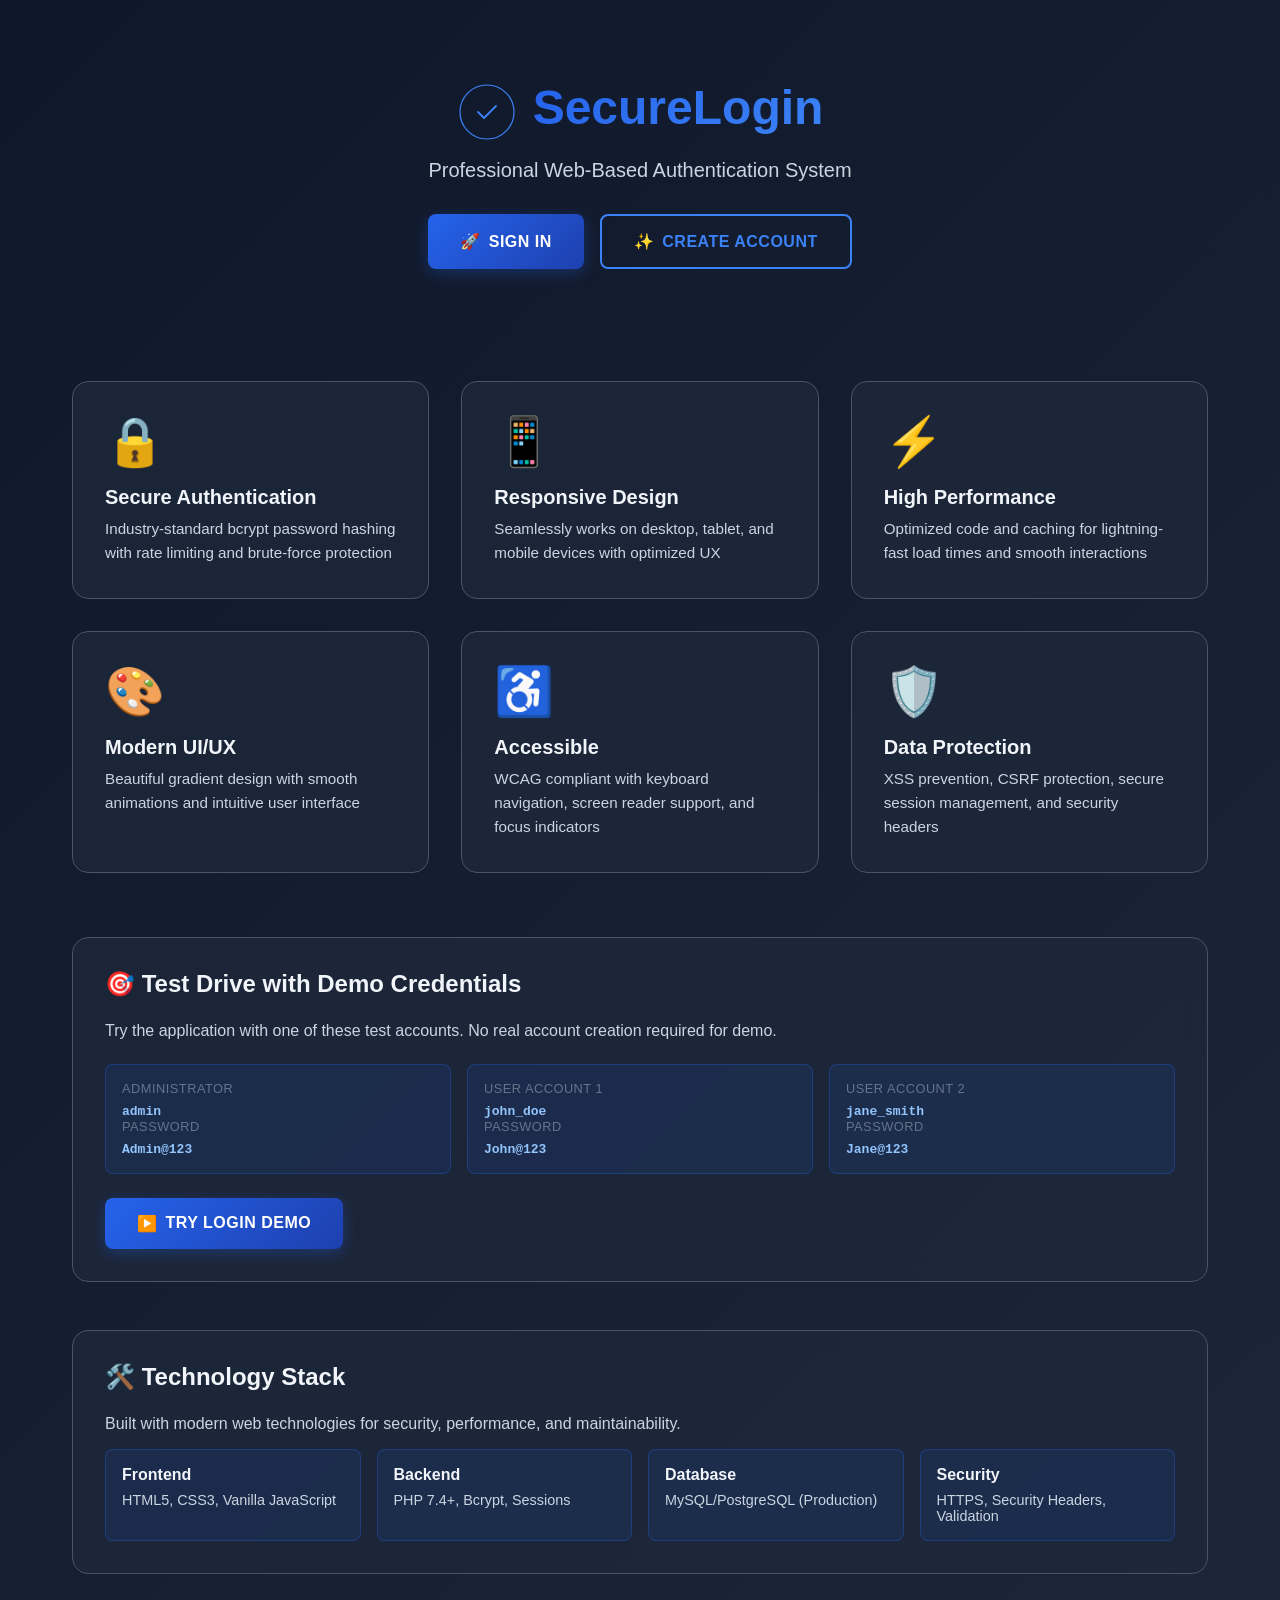
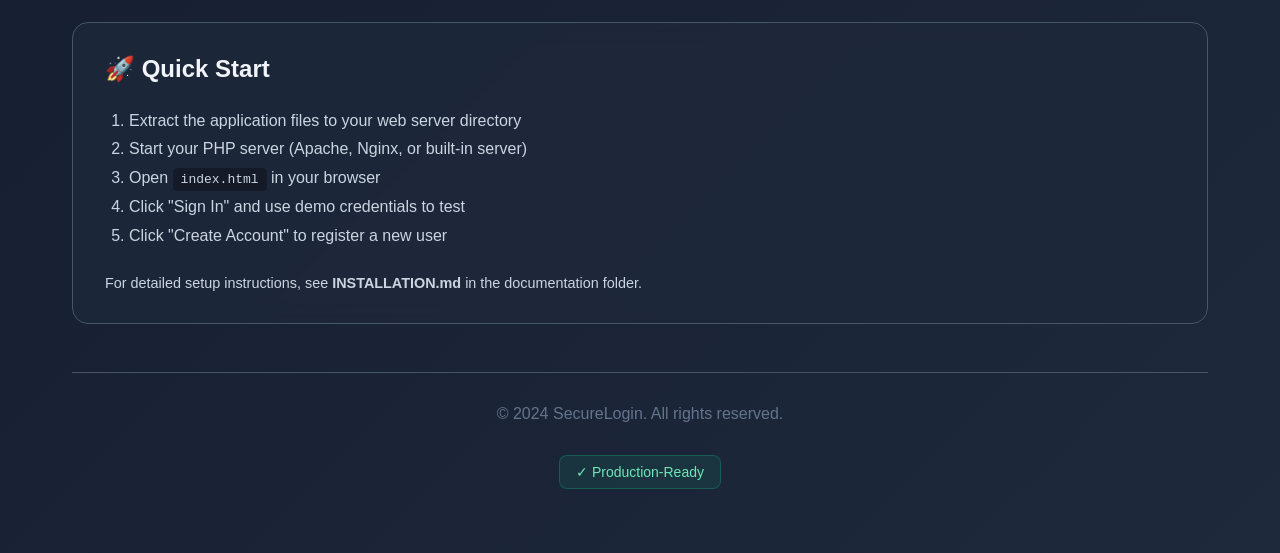
==== index.html @ 4d06614e "Initial commit Csc 425 aassignmen" ====
<!DOCTYPE html>
<html lang="en">
<head>
    <meta charset="UTF-8">
    <meta name="viewport" content="width=device-width, initial-scale=1.0">
    <title>SecureLogin - Secure Authentication System</title>
    <style>
        * {
            margin: 0;
            padding: 0;
            box-sizing: border-box;
        }

        body {
            font-family: -apple-system, BlinkMacSystemFont, 'Segoe UI', Roboto, 'Helvetica Neue', Arial, sans-serif;
            background: linear-gradient(135deg, #0f172a 0%, #1e293b 100%);
            min-height: 100vh;
            color: #f1f5f9;
        }

        .container {
            max-width: 1200px;
            margin: 0 auto;
            padding: 2rem;
        }

        header {
            text-align: center;
            padding: 3rem 0;
        }

        .logo {
            display: flex;
            align-items: center;
            justify-content: center;
            gap: 1rem;
            margin-bottom: 1rem;
        }

        .logo svg {
            width: 60px;
            height: 60px;
            color: #3b82f6;
        }

        header h1 {
            font-size: 3rem;
            background: linear-gradient(135deg, #2563eb, #3b82f6);
            -webkit-background-clip: text;
            -webkit-text-fill-color: transparent;
            background-clip: text;
            margin-bottom: 0.5rem;
        }

        header p {
            font-size: 1.25rem;
            color: #cbd5e1;
            margin-bottom: 2rem;
        }

        .cta-buttons {
            display: flex;
            gap: 1rem;
            justify-content: center;
            flex-wrap: wrap;
            margin-bottom: 4rem;
        }

        .btn {
            padding: 1rem 2rem;
            border: none;
            border-radius: 0.5rem;
            font-size: 1rem;
            font-weight: 600;
            cursor: pointer;
            text-decoration: none;
            transition: all 0.3s ease;
            display: inline-flex;
            align-items: center;
            gap: 0.5rem;
            text-transform: uppercase;
            letter-spacing: 0.5px;
        }

        .btn-primary {
            background: linear-gradient(135deg, #2563eb, #1e40af);
            color: white;
            box-shadow: 0 4px 15px rgba(37, 99, 235, 0.3);
        }

        .btn-primary:hover {
            transform: translateY(-2px);
            box-shadow: 0 6px 20px rgba(37, 99, 235, 0.4);
        }

        .btn-secondary {
            background: transparent;
            color: #3b82f6;
            border: 2px solid #3b82f6;
        }

        .btn-secondary:hover {
            background: rgba(37, 99, 235, 0.1);
        }

        .features {
            display: grid;
            grid-template-columns: repeat(auto-fit, minmax(280px, 1fr));
            gap: 2rem;
            margin-bottom: 4rem;
        }

        .feature-card {
            background: rgba(30, 41, 59, 0.8);
            border: 1px solid #475569;
            border-radius: 1rem;
            padding: 2rem;
            backdrop-filter: blur(10px);
            transition: all 0.3s ease;
        }

        .feature-card:hover {
            border-color: #3b82f6;
            transform: translateY(-5px);
            box-shadow: 0 10px 30px rgba(37, 99, 235, 0.2);
        }

        .feature-icon {
            font-size: 3rem;
            margin-bottom: 1rem;
        }

        .feature-card h3 {
            font-size: 1.25rem;
            margin-bottom: 0.5rem;
            color: #f1f5f9;
        }

        .feature-card p {
            color: #cbd5e1;
            font-size: 0.95rem;
            line-height: 1.6;
        }

        .demo-section {
            background: rgba(30, 41, 59, 0.8);
            border: 1px solid #475569;
            border-radius: 1rem;
            padding: 2rem;
            margin-bottom: 3rem;
            backdrop-filter: blur(10px);
        }

        .demo-section h2 {
            margin-bottom: 1.5rem;
            color: #f1f5f9;
        }

        .demo-credentials {
            display: grid;
            grid-template-columns: repeat(auto-fit, minmax(250px, 1fr));
            gap: 1rem;
            margin-bottom: 1.5rem;
        }

        .credential {
            background: rgba(37, 99, 235, 0.1);
            border: 1px solid rgba(37, 99, 235, 0.3);
            border-radius: 0.5rem;
            padding: 1rem;
        }

        .credential-label {
            font-size: 0.8rem;
            color: #64748b;
            text-transform: uppercase;
            letter-spacing: 0.5px;
            margin-bottom: 0.5rem;
        }

        .credential-value {
            font-family: monospace;
            color: #93c5fd;
            font-weight: 600;
        }

        footer {
            text-align: center;
            padding: 2rem 0;
            border-top: 1px solid #475569;
            color: #64748b;
        }

        .security-badge {
            display: inline-flex;
            align-items: center;
            gap: 0.5rem;
            background: rgba(16, 185, 129, 0.1);
            border: 1px solid rgba(16, 185, 129, 0.3);
            padding: 0.5rem 1rem;
            border-radius: 0.5rem;
            font-size: 0.875rem;
            color: #6ee7b7;
            margin-top: 1rem;
        }

        @media (max-width: 768px) {
            header h1 {
                font-size: 2rem;
            }

            .cta-buttons {
                flex-direction: column;
            }

            .btn {
                width: 100%;
                justify-content: center;
            }
        }
    </style>
</head>
<body>
    <div class="container">
        <!-- Header -->
        <header>
            <div class="logo">
                <svg viewBox="0 0 100 100" xmlns="http://www.w3.org/2000/svg">
                    <circle cx="50" cy="50" r="45" fill="none" stroke="currentColor" stroke-width="2"/>
                    <path d="M 35 50 L 45 60 L 65 40" fill="none" stroke="currentColor" stroke-width="3" stroke-linecap="round" stroke-linejoin="round"/>
                </svg>
                <h1>SecureLogin</h1>
            </div>
            <p>Professional Web-Based Authentication System</p>
            
            <!-- CTA Buttons -->
            <div class="cta-buttons">
                <a href="login.html" class="btn btn-primary">
                    <span>🚀</span>
                    <span>Sign In</span>
                </a>
                <a href="register.html" class="btn btn-secondary">
                    <span>✨</span>
                    <span>Create Account</span>
                </a>
            </div>
        </header>

        <!-- Features Section -->
        <section class="features">
            <div class="feature-card">
                <div class="feature-icon">🔒</div>
                <h3>Secure Authentication</h3>
                <p>Industry-standard bcrypt password hashing with rate limiting and brute-force protection</p>
            </div>

            <div class="feature-card">
                <div class="feature-icon">📱</div>
                <h3>Responsive Design</h3>
                <p>Seamlessly works on desktop, tablet, and mobile devices with optimized UX</p>
            </div>

            <div class="feature-card">
                <div class="feature-icon">⚡</div>
                <h3>High Performance</h3>
                <p>Optimized code and caching for lightning-fast load times and smooth interactions</p>
            </div>

            <div class="feature-card">
                <div class="feature-icon">🎨</div>
                <h3>Modern UI/UX</h3>
                <p>Beautiful gradient design with smooth animations and intuitive user interface</p>
            </div>

            <div class="feature-card">
                <div class="feature-icon">♿</div>
                <h3>Accessible</h3>
                <p>WCAG compliant with keyboard navigation, screen reader support, and focus indicators</p>
            </div>

            <div class="feature-card">
                <div class="feature-icon">🛡️</div>
                <h3>Data Protection</h3>
                <p>XSS prevention, CSRF protection, secure session management, and security headers</p>
            </div>
        </section>

        <!-- Demo Section -->
        <section class="demo-section">
            <h2>🎯 Test Drive with Demo Credentials</h2>
            <p style="margin-bottom: 1.5rem; color: #cbd5e1;">
                Try the application with one of these test accounts. No real account creation required for demo.
            </p>
            
            <div class="demo-credentials">
                <div class="credential">
                    <div class="credential-label">Administrator</div>
                    <div class="credential-value">admin</div>
                    <div class="credential-label">Password</div>
                    <div class="credential-value">Admin@123</div>
                </div>

                <div class="credential">
                    <div class="credential-label">User Account 1</div>
                    <div class="credential-value">john_doe</div>
                    <div class="credential-label">Password</div>
                    <div class="credential-value">John@123</div>
                </div>

                <div class="credential">
                    <div class="credential-label">User Account 2</div>
                    <div class="credential-value">jane_smith</div>
                    <div class="credential-label">Password</div>
                    <div class="credential-value">Jane@123</div>
                </div>
            </div>

            <a href="login.html" class="btn btn-primary">
                <span>▶️</span>
                <span>Try Login Demo</span>
            </a>
        </section>

        <!-- Technology Stack -->
        <section class="demo-section">
            <h2>🛠️ Technology Stack</h2>
            <p style="margin-bottom: 1rem; color: #cbd5e1;">
                Built with modern web technologies for security, performance, and maintainability.
            </p>
            <div style="display: grid; grid-template-columns: repeat(auto-fit, minmax(200px, 1fr)); gap: 1rem;">
                <div style="padding: 1rem; background: rgba(37, 99, 235, 0.1); border-radius: 0.5rem; border: 1px solid rgba(37, 99, 235, 0.3);">
                    <div style="font-weight: 600; margin-bottom: 0.5rem;">Frontend</div>
                    <div style="font-size: 0.9rem; color: #cbd5e1;">HTML5, CSS3, Vanilla JavaScript</div>
                </div>
                <div style="padding: 1rem; background: rgba(37, 99, 235, 0.1); border-radius: 0.5rem; border: 1px solid rgba(37, 99, 235, 0.3);">
                    <div style="font-weight: 600; margin-bottom: 0.5rem;">Backend</div>
                    <div style="font-size: 0.9rem; color: #cbd5e1;">PHP 7.4+, Bcrypt, Sessions</div>
                </div>
                <div style="padding: 1rem; background: rgba(37, 99, 235, 0.1); border-radius: 0.5rem; border: 1px solid rgba(37, 99, 235, 0.3);">
                    <div style="font-weight: 600; margin-bottom: 0.5rem;">Database</div>
                    <div style="font-size: 0.9rem; color: #cbd5e1;">MySQL/PostgreSQL (Production)</div>
                </div>
                <div style="padding: 1rem; background: rgba(37, 99, 235, 0.1); border-radius: 0.5rem; border: 1px solid rgba(37, 99, 235, 0.3);">
                    <div style="font-weight: 600; margin-bottom: 0.5rem;">Security</div>
                    <div style="font-size: 0.9rem; color: #cbd5e1;">HTTPS, Security Headers, Validation</div>
                </div>
            </div>
        </section>

        <!-- Quick Start -->
        <section class="demo-section">
            <h2>🚀 Quick Start</h2>
            <ol style="padding-left: 1.5rem; color: #cbd5e1; line-height: 1.8;">
                <li>Extract the application files to your web server directory</li>
                <li>Start your PHP server (Apache, Nginx, or built-in server)</li>
                <li>Open <code style="background: rgba(0,0,0,0.3); padding: 0.25rem 0.5rem; border-radius: 0.25rem;">index.html</code> in your browser</li>
                <li>Click "Sign In" and use demo credentials to test</li>
                <li>Click "Create Account" to register a new user</li>
            </ol>
            <p style="margin-top: 1.5rem; color: #cbd5e1; font-size: 0.9rem;">
                For detailed setup instructions, see <strong>INSTALLATION.md</strong> in the documentation folder.
            </p>
        </section>

        <!-- Footer -->
        <footer>
            <p>&copy; 2024 SecureLogin. All rights reserved.</p>
            <p style="margin-top: 1rem; font-size: 0.875rem;">
                <span class="security-badge">✓ Production-Ready</span>
            </p>
        </footer>
    </div>
</body>
</html>
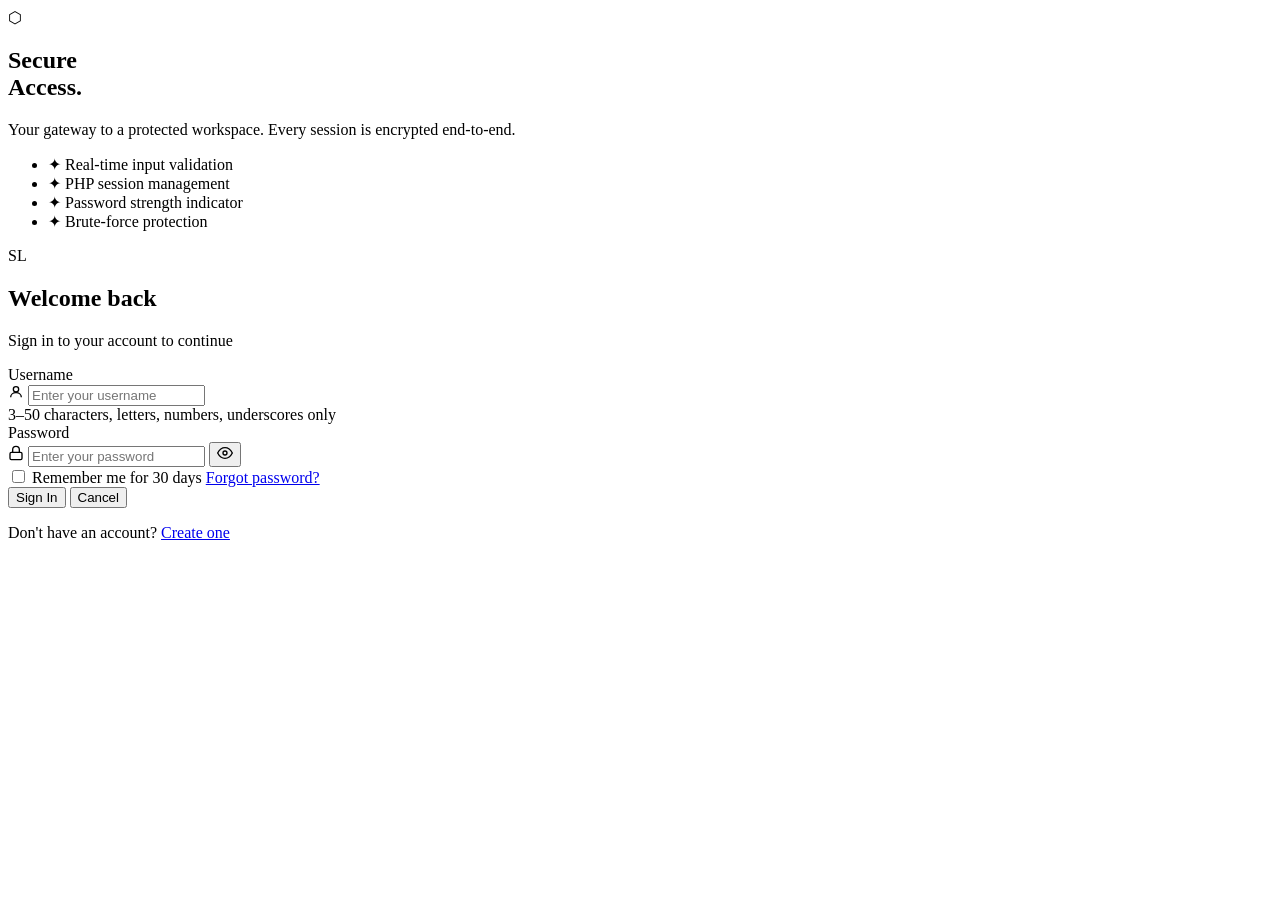
==== commit 81725e43: "Add files via upload" ====
--- a/index.html
+++ b/index.html
@@ -1,374 +1,150 @@
 <!DOCTYPE html>
 <html lang="en">
 <head>
-    <meta charset="UTF-8">
-    <meta name="viewport" content="width=device-width, initial-scale=1.0">
-    <title>SecureLogin - Secure Authentication System</title>
-    <style>
-        * {
-            margin: 0;
-            padding: 0;
-            box-sizing: border-box;
-        }
-
-        body {
-            font-family: -apple-system, BlinkMacSystemFont, 'Segoe UI', Roboto, 'Helvetica Neue', Arial, sans-serif;
-            background: linear-gradient(135deg, #0f172a 0%, #1e293b 100%);
-            min-height: 100vh;
-            color: #f1f5f9;
-        }
-
-        .container {
-            max-width: 1200px;
-            margin: 0 auto;
-            padding: 2rem;
-        }
-
-        header {
-            text-align: center;
-            padding: 3rem 0;
-        }
-
-        .logo {
-            display: flex;
-            align-items: center;
-            justify-content: center;
-            gap: 1rem;
-            margin-bottom: 1rem;
-        }
-
-        .logo svg {
-            width: 60px;
-            height: 60px;
-            color: #3b82f6;
-        }
-
-        header h1 {
-            font-size: 3rem;
-            background: linear-gradient(135deg, #2563eb, #3b82f6);
-            -webkit-background-clip: text;
-            -webkit-text-fill-color: transparent;
-            background-clip: text;
-            margin-bottom: 0.5rem;
-        }
-
-        header p {
-            font-size: 1.25rem;
-            color: #cbd5e1;
-            margin-bottom: 2rem;
-        }
-
-        .cta-buttons {
-            display: flex;
-            gap: 1rem;
-            justify-content: center;
-            flex-wrap: wrap;
-            margin-bottom: 4rem;
-        }
-
-        .btn {
-            padding: 1rem 2rem;
-            border: none;
-            border-radius: 0.5rem;
-            font-size: 1rem;
-            font-weight: 600;
-            cursor: pointer;
-            text-decoration: none;
-            transition: all 0.3s ease;
-            display: inline-flex;
-            align-items: center;
-            gap: 0.5rem;
-            text-transform: uppercase;
-            letter-spacing: 0.5px;
-        }
-
-        .btn-primary {
-            background: linear-gradient(135deg, #2563eb, #1e40af);
-            color: white;
-            box-shadow: 0 4px 15px rgba(37, 99, 235, 0.3);
-        }
-
-        .btn-primary:hover {
-            transform: translateY(-2px);
-            box-shadow: 0 6px 20px rgba(37, 99, 235, 0.4);
-        }
-
-        .btn-secondary {
-            background: transparent;
-            color: #3b82f6;
-            border: 2px solid #3b82f6;
-        }
-
-        .btn-secondary:hover {
-            background: rgba(37, 99, 235, 0.1);
-        }
-
-        .features {
-            display: grid;
-            grid-template-columns: repeat(auto-fit, minmax(280px, 1fr));
-            gap: 2rem;
-            margin-bottom: 4rem;
-        }
-
-        .feature-card {
-            background: rgba(30, 41, 59, 0.8);
-            border: 1px solid #475569;
-            border-radius: 1rem;
-            padding: 2rem;
-            backdrop-filter: blur(10px);
-            transition: all 0.3s ease;
-        }
-
-        .feature-card:hover {
-            border-color: #3b82f6;
-            transform: translateY(-5px);
-            box-shadow: 0 10px 30px rgba(37, 99, 235, 0.2);
-        }
-
-        .feature-icon {
-            font-size: 3rem;
-            margin-bottom: 1rem;
-        }
-
-        .feature-card h3 {
-            font-size: 1.25rem;
-            margin-bottom: 0.5rem;
-            color: #f1f5f9;
-        }
-
-        .feature-card p {
-            color: #cbd5e1;
-            font-size: 0.95rem;
-            line-height: 1.6;
-        }
-
-        .demo-section {
-            background: rgba(30, 41, 59, 0.8);
-            border: 1px solid #475569;
-            border-radius: 1rem;
-            padding: 2rem;
-            margin-bottom: 3rem;
-            backdrop-filter: blur(10px);
-        }
-
-        .demo-section h2 {
-            margin-bottom: 1.5rem;
-            color: #f1f5f9;
-        }
-
-        .demo-credentials {
-            display: grid;
-            grid-template-columns: repeat(auto-fit, minmax(250px, 1fr));
-            gap: 1rem;
-            margin-bottom: 1.5rem;
-        }
-
-        .credential {
-            background: rgba(37, 99, 235, 0.1);
-            border: 1px solid rgba(37, 99, 235, 0.3);
-            border-radius: 0.5rem;
-            padding: 1rem;
-        }
-
-        .credential-label {
-            font-size: 0.8rem;
-            color: #64748b;
-            text-transform: uppercase;
-            letter-spacing: 0.5px;
-            margin-bottom: 0.5rem;
-        }
-
-        .credential-value {
-            font-family: monospace;
-            color: #93c5fd;
-            font-weight: 600;
-        }
-
-        footer {
-            text-align: center;
-            padding: 2rem 0;
-            border-top: 1px solid #475569;
-            color: #64748b;
-        }
-
-        .security-badge {
-            display: inline-flex;
-            align-items: center;
-            gap: 0.5rem;
-            background: rgba(16, 185, 129, 0.1);
-            border: 1px solid rgba(16, 185, 129, 0.3);
-            padding: 0.5rem 1rem;
-            border-radius: 0.5rem;
-            font-size: 0.875rem;
-            color: #6ee7b7;
-            margin-top: 1rem;
-        }
-
-        @media (max-width: 768px) {
-            header h1 {
-                font-size: 2rem;
-            }
-
-            .cta-buttons {
-                flex-direction: column;
-            }
-
-            .btn {
-                width: 100%;
-                justify-content: center;
-            }
-        }
-    </style>
+  <meta charset="UTF-8" />
+  <meta name="viewport" content="width=device-width, initial-scale=1.0"/>
+  <title>SecureLogin — Authentication</title>
+  <link href="https://fonts.googleapis.com/css2?family=DM+Serif+Display&family=DM+Sans:wght@300;400;500;600&display=swap" rel="stylesheet"/>
+  <link rel="stylesheet" href="css/style.css"/>
 </head>
 <body>
-    <div class="container">
-        <!-- Header -->
-        <header>
-            <div class="logo">
-                <svg viewBox="0 0 100 100" xmlns="http://www.w3.org/2000/svg">
-                    <circle cx="50" cy="50" r="45" fill="none" stroke="currentColor" stroke-width="2"/>
-                    <path d="M 35 50 L 45 60 L 65 40" fill="none" stroke="currentColor" stroke-width="3" stroke-linecap="round" stroke-linejoin="round"/>
-                </svg>
-                <h1>SecureLogin</h1>
+
+  <!-- Animated background blobs -->
+  <div class="bg-layer" aria-hidden="true">
+    <div class="blob blob-1"></div>
+    <div class="blob blob-2"></div>
+    <div class="blob blob-3"></div>
+  </div>
+
+  <main class="page-wrapper">
+
+    <!-- Left decorative panel -->
+    <aside class="hero-panel" aria-hidden="true">
+      <div class="hero-content">
+        <div class="hero-logo">⬡</div>
+        <h1 class="hero-title">Secure<br/>Access.</h1>
+        <p class="hero-tagline">Your gateway to a protected workspace. Every session is encrypted end-to-end.</p>
+        <ul class="feature-list">
+          <li><span class="feat-icon">✦</span> Real-time input validation</li>
+          <li><span class="feat-icon">✦</span> PHP session management</li>
+          <li><span class="feat-icon">✦</span> Password strength indicator</li>
+          <li><span class="feat-icon">✦</span> Brute-force protection</li>
+        </ul>
+      </div>
+    </aside>
+
+    <!-- Login card -->
+    <section class="login-section">
+      <div class="login-card" role="main">
+
+        <div class="card-header">
+          <div class="card-logo" aria-label="SecureLogin logo">SL</div>
+          <h2 class="card-title">Welcome back</h2>
+          <p class="card-sub">Sign in to your account to continue</p>
+        </div>
+
+        <!-- Flash messages (shown by PHP redirect or JS) -->
+        <div id="flash-message" class="flash-message" role="alert" aria-live="polite" hidden></div>
+
+        <!-- Login Form -->
+        <form id="loginForm" action="php/login.php" method="POST" novalidate autocomplete="off">
+          <input type="hidden" name="csrf_token" id="csrfToken" value=""/>
+
+          <!-- Username -->
+          <div class="field-group" id="usernameGroup">
+            <label for="username" class="field-label">Username</label>
+            <div class="input-wrapper">
+              <span class="input-icon" aria-hidden="true">
+                <svg width="16" height="16" viewBox="0 0 24 24" fill="none" stroke="currentColor" stroke-width="2"><circle cx="12" cy="8" r="4"/><path d="M4 20c0-4 3.6-7 8-7s8 3 8 7"/></svg>
+              </span>
+              <input
+                type="text"
+                id="username"
+                name="username"
+                class="field-input"
+                placeholder="Enter your username"
+                autocomplete="username"
+                maxlength="50"
+                aria-required="true"
+                aria-describedby="usernameHelp usernameError"
+              />
+              <span class="field-status" id="usernameStatus" aria-hidden="true"></span>
             </div>
-            <p>Professional Web-Based Authentication System</p>
-            
-            <!-- CTA Buttons -->
-            <div class="cta-buttons">
-                <a href="login.html" class="btn btn-primary">
-                    <span>🚀</span>
-                    <span>Sign In</span>
-                </a>
-                <a href="register.html" class="btn btn-secondary">
-                    <span>✨</span>
-                    <span>Create Account</span>
-                </a>
+            <span class="field-hint" id="usernameHelp">3–50 characters, letters, numbers, underscores only</span>
+            <span class="field-error" id="usernameError" role="alert" aria-live="polite"></span>
+          </div>
+
+          <!-- Password -->
+          <div class="field-group" id="passwordGroup">
+            <label for="password" class="field-label">Password</label>
+            <div class="input-wrapper">
+              <span class="input-icon" aria-hidden="true">
+                <svg width="16" height="16" viewBox="0 0 24 24" fill="none" stroke="currentColor" stroke-width="2"><rect x="3" y="11" width="18" height="11" rx="2"/><path d="M7 11V7a5 5 0 0 1 10 0v4"/></svg>
+              </span>
+              <input
+                type="password"
+                id="password"
+                name="password"
+                class="field-input"
+                placeholder="Enter your password"
+                autocomplete="current-password"
+                maxlength="128"
+                aria-required="true"
+                aria-describedby="passwordStrength passwordError"
+              />
+              <button type="button" class="toggle-pw" id="togglePw" aria-label="Toggle password visibility" aria-pressed="false">
+                <svg class="eye-icon eye-open" width="16" height="16" viewBox="0 0 24 24" fill="none" stroke="currentColor" stroke-width="2"><path d="M1 12s4-8 11-8 11 8 11 8-4 8-11 8-11-8-11-8z"/><circle cx="12" cy="12" r="3"/></svg>
+                <svg class="eye-icon eye-shut" width="16" height="16" viewBox="0 0 24 24" fill="none" stroke="currentColor" stroke-width="2" style="display:none"><path d="M17.94 17.94A10.07 10.07 0 0 1 12 20c-7 0-11-8-11-8a18.45 18.45 0 0 1 5.06-5.94M9.9 4.24A9.12 9.12 0 0 1 12 4c7 0 11 8 11 8a18.5 18.5 0 0 1-2.16 3.19M1 1l22 22"/></svg>
+              </button>
             </div>
-        </header>
+            <!-- Password strength bar -->
+            <div class="strength-bar-wrap" id="strengthWrap" aria-hidden="true">
+              <div class="strength-bar" id="strengthBar"></div>
+            </div>
+            <span class="field-hint" id="passwordStrength"></span>
+            <span class="field-error" id="passwordError" role="alert" aria-live="polite"></span>
+          </div>
 
-        <!-- Features Section -->
-        <section class="features">
-            <div class="feature-card">
-                <div class="feature-icon">🔒</div>
-                <h3>Secure Authentication</h3>
-                <p>Industry-standard bcrypt password hashing with rate limiting and brute-force protection</p>
-            </div>
+          <!-- Remember me -->
+          <div class="check-row">
+            <label class="check-label">
+              <input type="checkbox" name="remember_me" id="rememberMe" class="check-input"/>
+              <span class="check-box" aria-hidden="true"></span>
+              Remember me for 30 days
+            </label>
+            <a href="php/forgot.php" class="forgot-link">Forgot password?</a>
+          </div>
 
-            <div class="feature-card">
-                <div class="feature-icon">📱</div>
-                <h3>Responsive Design</h3>
-                <p>Seamlessly works on desktop, tablet, and mobile devices with optimized UX</p>
-            </div>
+          <!-- Buttons -->
+          <div class="btn-row">
+            <button type="submit" class="btn btn-primary" id="submitBtn">
+              <span class="btn-text">Sign In</span>
+              <span class="btn-spinner" aria-hidden="true"></span>
+            </button>
+            <button type="reset" class="btn btn-ghost" id="resetBtn">
+              Cancel
+            </button>
+          </div>
 
-            <div class="feature-card">
-                <div class="feature-icon">⚡</div>
-                <h3>High Performance</h3>
-                <p>Optimized code and caching for lightning-fast load times and smooth interactions</p>
-            </div>
+        </form>
 
-            <div class="feature-card">
-                <div class="feature-icon">🎨</div>
-                <h3>Modern UI/UX</h3>
-                <p>Beautiful gradient design with smooth animations and intuitive user interface</p>
-            </div>
+        <div class="card-footer">
+          <p>Don't have an account? <a href="register.html" class="link-accent">Create one</a></p>
+        </div>
 
-            <div class="feature-card">
-                <div class="feature-icon">♿</div>
-                <h3>Accessible</h3>
-                <p>WCAG compliant with keyboard navigation, screen reader support, and focus indicators</p>
-            </div>
+        <!-- Demo credentials notice 
+        <div class="demo-box">
+          <strong>Demo credentials</strong>
+          <code>admin / Admin@1234</code>
+          <code>user1 / User@5678</code>
+        </div>
+-->
+      </div>
+    </section>
 
-            <div class="feature-card">
-                <div class="feature-icon">🛡️</div>
-                <h3>Data Protection</h3>
-                <p>XSS prevention, CSRF protection, secure session management, and security headers</p>
-            </div>
-        </section>
+  </main>
 
-        <!-- Demo Section -->
-        <section class="demo-section">
-            <h2>🎯 Test Drive with Demo Credentials</h2>
-            <p style="margin-bottom: 1.5rem; color: #cbd5e1;">
-                Try the application with one of these test accounts. No real account creation required for demo.
-            </p>
-            
-            <div class="demo-credentials">
-                <div class="credential">
-                    <div class="credential-label">Administrator</div>
-                    <div class="credential-value">admin</div>
-                    <div class="credential-label">Password</div>
-                    <div class="credential-value">Admin@123</div>
-                </div>
-
-                <div class="credential">
-                    <div class="credential-label">User Account 1</div>
-                    <div class="credential-value">john_doe</div>
-                    <div class="credential-label">Password</div>
-                    <div class="credential-value">John@123</div>
-                </div>
-
-                <div class="credential">
-                    <div class="credential-label">User Account 2</div>
-                    <div class="credential-value">jane_smith</div>
-                    <div class="credential-label">Password</div>
-                    <div class="credential-value">Jane@123</div>
-                </div>
-            </div>
-
-            <a href="login.html" class="btn btn-primary">
-                <span>▶️</span>
-                <span>Try Login Demo</span>
-            </a>
-        </section>
-
-        <!-- Technology Stack -->
-        <section class="demo-section">
-            <h2>🛠️ Technology Stack</h2>
-            <p style="margin-bottom: 1rem; color: #cbd5e1;">
-                Built with modern web technologies for security, performance, and maintainability.
-            </p>
-            <div style="display: grid; grid-template-columns: repeat(auto-fit, minmax(200px, 1fr)); gap: 1rem;">
-                <div style="padding: 1rem; background: rgba(37, 99, 235, 0.1); border-radius: 0.5rem; border: 1px solid rgba(37, 99, 235, 0.3);">
-                    <div style="font-weight: 600; margin-bottom: 0.5rem;">Frontend</div>
-                    <div style="font-size: 0.9rem; color: #cbd5e1;">HTML5, CSS3, Vanilla JavaScript</div>
-                </div>
-                <div style="padding: 1rem; background: rgba(37, 99, 235, 0.1); border-radius: 0.5rem; border: 1px solid rgba(37, 99, 235, 0.3);">
-                    <div style="font-weight: 600; margin-bottom: 0.5rem;">Backend</div>
-                    <div style="font-size: 0.9rem; color: #cbd5e1;">PHP 7.4+, Bcrypt, Sessions</div>
-                </div>
-                <div style="padding: 1rem; background: rgba(37, 99, 235, 0.1); border-radius: 0.5rem; border: 1px solid rgba(37, 99, 235, 0.3);">
-                    <div style="font-weight: 600; margin-bottom: 0.5rem;">Database</div>
-                    <div style="font-size: 0.9rem; color: #cbd5e1;">MySQL/PostgreSQL (Production)</div>
-                </div>
-                <div style="padding: 1rem; background: rgba(37, 99, 235, 0.1); border-radius: 0.5rem; border: 1px solid rgba(37, 99, 235, 0.3);">
-                    <div style="font-weight: 600; margin-bottom: 0.5rem;">Security</div>
-                    <div style="font-size: 0.9rem; color: #cbd5e1;">HTTPS, Security Headers, Validation</div>
-                </div>
-            </div>
-        </section>
-
-        <!-- Quick Start -->
-        <section class="demo-section">
-            <h2>🚀 Quick Start</h2>
-            <ol style="padding-left: 1.5rem; color: #cbd5e1; line-height: 1.8;">
-                <li>Extract the application files to your web server directory</li>
-                <li>Start your PHP server (Apache, Nginx, or built-in server)</li>
-                <li>Open <code style="background: rgba(0,0,0,0.3); padding: 0.25rem 0.5rem; border-radius: 0.25rem;">index.html</code> in your browser</li>
-                <li>Click "Sign In" and use demo credentials to test</li>
-                <li>Click "Create Account" to register a new user</li>
-            </ol>
-            <p style="margin-top: 1.5rem; color: #cbd5e1; font-size: 0.9rem;">
-                For detailed setup instructions, see <strong>INSTALLATION.md</strong> in the documentation folder.
-            </p>
-        </section>
-
-        <!-- Footer -->
-        <footer>
-            <p>&copy; 2024 SecureLogin. All rights reserved.</p>
-            <p style="margin-top: 1rem; font-size: 0.875rem;">
-                <span class="security-badge">✓ Production-Ready</span>
-            </p>
-        </footer>
-    </div>
+  <script src="js/validate.js"></script>
+  <script src="js/app.js"></script>
 </body>
 </html>
